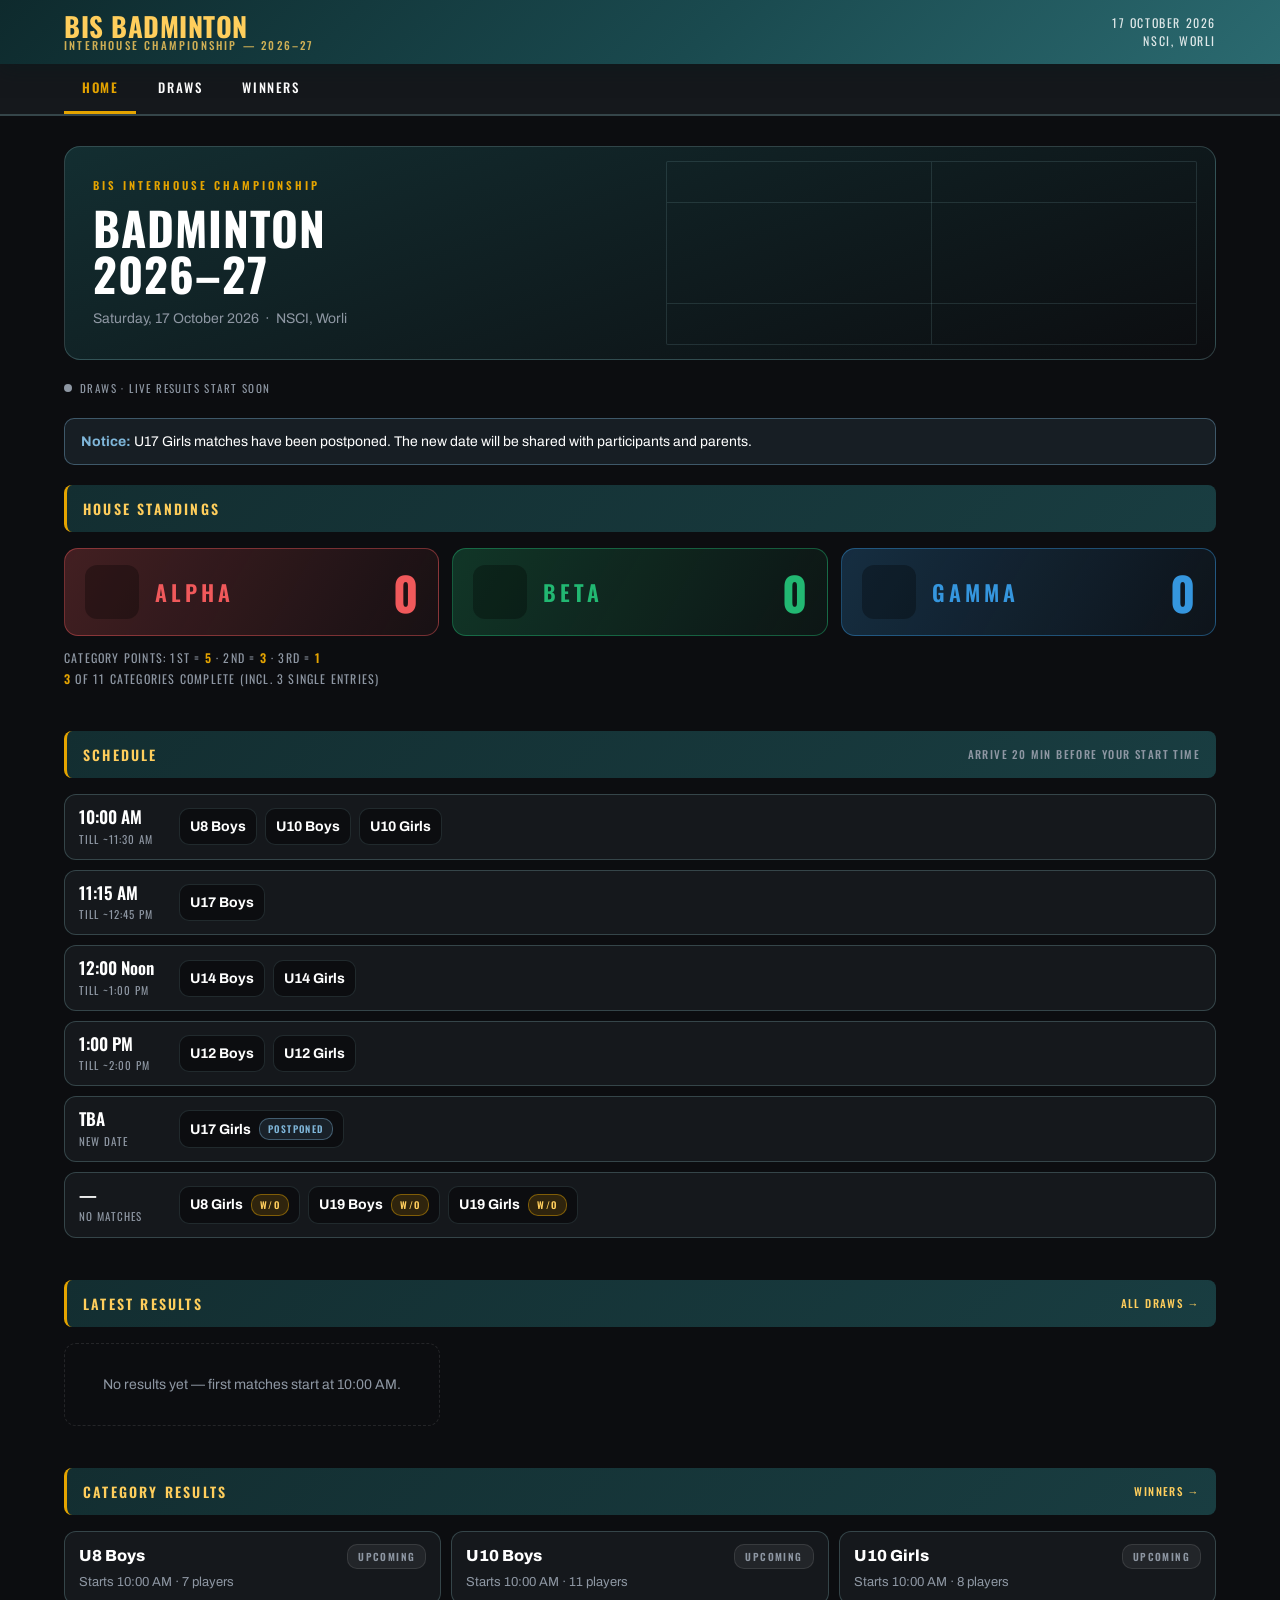
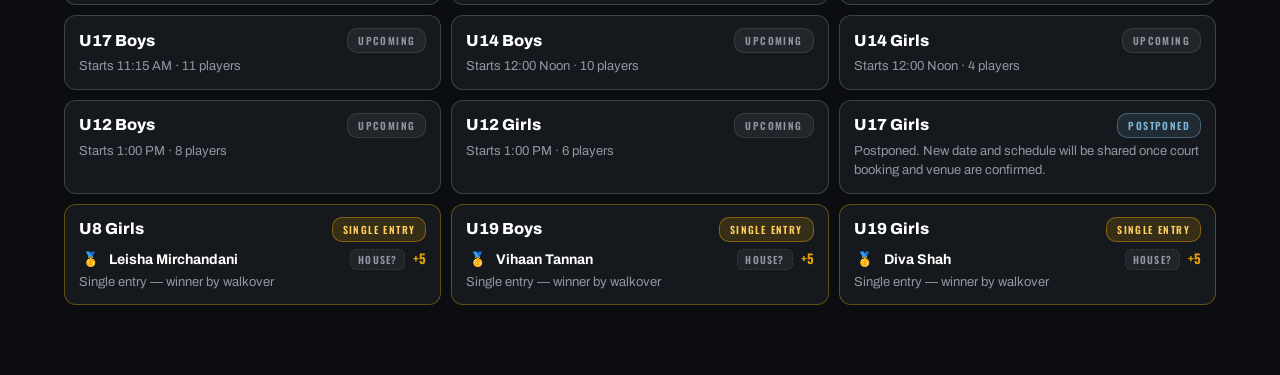
==== index.html @ a0869723 "Add files via upload" ====
<!DOCTYPE html>
<html lang="en">
<head>
<meta charset="UTF-8">
<meta name="viewport" content="width=device-width, initial-scale=1.0">
<title>BIS Interhouse Badminton 2026–27 — Home</title>
<meta name="description" content="Live results, draws and house standings for the BIS Interhouse Badminton Championship 2026–27.">
<link rel="icon" href="data:image/svg+xml,<svg xmlns='http://www.w3.org/2000/svg' viewBox='0 0 100 100'><text y='.9em' font-size='90'>🏸</text></svg>">
<link rel="stylesheet" href="styles.css">
<script src="config.js"></script>
</head>
<body>
<div id="nav-placeholder"></div>
<div class="page-wrap">

  <div id="warnings"></div>

  <div class="hero">
    <div class="hero-label">BIS Interhouse Championship</div>
    <div class="hero-title">Badminton<br>2026–27</div>
    <div class="hero-sub" id="hero-sub">Saturday, 17 October 2026 &nbsp;·&nbsp; NSCI, Worli</div>
  </div>

  <div class="refresh-bar"><span class="live-dot off" id="live-dot"></span><span id="stamp">Connecting…</span></div>

  <div id="notice"></div>

  <div class="section-head first">House Standings</div>
  <div class="scoreboard" id="scoreboard"></div>
  <div class="legend" id="legend"></div>

  <div class="section-head">Schedule <span class="aside">Arrive 20 min before your start time</span></div>
  <div class="sched" id="schedule"></div>

  <div class="section-head">Latest Results <a class="aside" href="draws.html">All draws →</a></div>
  <div class="match-list" id="latest"></div>

  <div class="section-head">Category Results <a class="aside" href="winners.html">Winners →</a></div>
  <div class="res-grid" id="cat-results"></div>

</div>

<script src="seed.js"></script>
<script src="engine.js"></script>
<script src="app.js"></script>
<script>
APP.analytics();
APP.mountNav(null);
var esc = APP.esc;

function render(res) {
  var model = BADM.build(res.data);
  var cfg = model.config;
  APP.mountNav(model);
  APP.stamp(res);
  document.getElementById('warnings').innerHTML = APP.warningsHTML(res, model);
  document.getElementById('hero-sub').innerHTML = esc(cfg.date) + (cfg.venue ? ' &nbsp;·&nbsp; ' + esc(cfg.venue) : '');
  document.getElementById('notice').innerHTML = cfg.notice ? '<div class="notice"><b>Notice:</b> ' + esc(cfg.notice) + '</div>' : '';

  // House standings
  document.getElementById('scoreboard').innerHTML = model.standings.map(function (s) {
    var medal = model.anyPoints ? APP.medal(s.pos) : '';
    var meta = [];
    if (s.gold || s.silver || s.bronze) meta.push('🥇 ' + s.gold + ' &nbsp; 🥈 ' + s.silver + ' &nbsp; 🥉 ' + s.bronze);
    if (model.anyPoints && s.tied) meta.push('Tied');
    return '<div class="score-card sc-' + s.house + (model.anyPoints && s.pos === 1 ? ' leader' : '') + '">' +
      '<div class="sc-medal' + (medal ? '' : ' blank') + '">' + medal + '</div>' +
      '<div class="sc-text"><div class="sc-name h-' + s.house + '">' + s.house + '</div>' +
      (meta.length ? '<div class="sc-meta">' + meta.join(' · ') + '</div>' : '') + '</div>' +
      '<div class="sc-pts h-' + s.house + '">' + s.pts + '</div></div>';
  }).join('');
  var singles = model.categories.filter(function (c) { return c.kind === 'single' && c.state === 'complete'; }).length;
  document.getElementById('legend').innerHTML =
    'Category points: 1st = <b>' + cfg.points[0] + '</b> · 2nd = <b>' + cfg.points[1] + '</b> · 3rd = <b>' + cfg.points[2] + '</b><br>' +
    '<b>' + model.completed + '</b> of ' + model.countable + ' categories complete' +
    (singles ? ' (incl. ' + singles + ' single entr' + (singles === 1 ? 'y' : 'ies') + ')' : '');

  // Schedule — sessions in the order of the Categories tab
  var sessions = [], bySession = {};
  model.categories.forEach(function (c) {
    if (!c.session || c.postponed || c.kind === 'single') return;
    if (!bySession[c.session]) { bySession[c.session] = { time: c.session, until: c.dispersal, cats: [] }; sessions.push(bySession[c.session]); }
    bySession[c.session].cats.push(c);
  });
  var rows = sessions.map(function (s) {
    return '<div class="sched-row"><div class="sched-time"><b>' + esc(s.time) + '</b>' +
      (s.until ? '<span>till ~' + esc(s.until) + '</span>' : '') + '</div>' +
      '<div class="sched-cats">' + s.cats.map(chip).join('') + '</div></div>';
  });
  var post = model.categories.filter(function (c) { return c.postponed; });
  if (post.length) rows.push('<div class="sched-row"><div class="sched-time"><b>TBA</b><span>new date</span></div><div class="sched-cats">' + post.map(chip).join('') + '</div></div>');
  var sing = model.categories.filter(function (c) { return c.kind === 'single' && !c.postponed; });
  if (sing.length) rows.push('<div class="sched-row"><div class="sched-time"><b>—</b><span>no matches</span></div><div class="sched-cats">' + sing.map(chip).join('') + '</div></div>');
  document.getElementById('schedule').innerHTML = rows.join('') || '<div class="empty">Schedule coming soon.</div>';

  // Latest results
  var latest = model.latest.slice(0, 6);
  document.getElementById('latest').innerHTML = latest.length
    ? latest.map(function (m) { return APP.matchCard(m, { showCat: true }); }).join('')
    : '<div class="empty">No results yet — first matches start at 10:00 AM.</div>';

  // Category results grid (schedule order)
  document.getElementById('cat-results').innerHTML = model.categories.map(function (c) {
    var body;
    if (c.podium.length && c.state === 'complete') {
      body = c.podium.map(function (p) {
        return '<div class="pod-line"><span class="md">' + APP.medal(p.pos) + '</span><span class="nm">' + APP.pname(p.player) + '</span>' +
          (p.player.house ? '' : APP.houseTag('')) + '<span class="pt">+' + p.pts + '</span></div>';
      }).join('');
      if (c.kind === 'single') body += '<div class="res-sub">Single entry — winner by walkover</div>';
    } else if (c.state === 'progress') {
      body = '<div class="res-sub">' + c.played + ' of ' + c.total + ' matches played</div>';
    } else if (c.state === 'postponed') {
      body = '<div class="res-sub">' + esc(c.note || 'Postponed — new date to be announced') + '</div>';
    } else if (c.state === 'single') {
      body = '<div class="res-sub">Single entry: ' + APP.pname(c.players[0]) + '</div>';
    } else {
      body = '<div class="res-sub">' + (c.session ? 'Starts ' + esc(c.session) : 'Upcoming') + ' · ' + c.players.length + ' players</div>';
    }
    return '<a class="res-item ' + c.state + '" href="draws.html#' + APP.catSlug(c.name) + '">' +
      '<div class="res-head"><span class="res-cat">' + esc(c.name) + '</span>' + APP.stateBadge(c) + '</div>' + body + '</a>';
  }).join('');
}

function chip(c) {
  var badge = c.state === 'progress' ? '<span class="status-badge st-progress">' + c.played + '/' + c.total + '</span>'
            : c.state === 'complete' ? '<span class="status-badge st-completed">' + (c.kind === 'single' ? 'W/O' : 'Done') + '</span>'
            : c.state === 'postponed' ? '<span class="status-badge st-postponed">Postponed</span>'
            : '';
  return '<a class="cat-chip" href="draws.html#' + APP.catSlug(c.name) + '">' + esc(c.name) + badge + '</a>';
}

APP.autoRefresh(render);
</script>
</body>
</html>
---- styles.css ----
@import url('https://fonts.googleapis.com/css2?family=Oswald:wght@400;500;600;700&family=Archivo:wght@400;500;600;700;800;900&display=swap');

/* Same system as the Football site; the green is swapped for a muted
   court-teal so no house colour dominates. */
:root {
  --gold: #E5A400;
  --gold-light: #FFCE5C;
  --gold-dark: #A87400;

  --court-dark: #0E2A2D;
  --court: #1A4A4F;
  --court-light: #2B6A70;

  /* House colours — identical across all BIS sites */
  --alpha: #F0595B;
  --beta:  #22B872;
  --gamma: #3596DE;

  --bg: #0C0D10;
  --surface: #15181C;
  --surface2: #1B1F24;
  --border: rgba(229,164,0,0.20);
  --border-soft: rgba(255,255,255,0.10);
  --border-court: rgba(126,172,175,0.30);
  --line-court: rgba(126,172,175,0.18);

  --text: #FFFFFF;
  --dim: #8E97A3;
  --white: #FFFFFF;
  --live: #F0595B;
  --info: #7FB6D9;
}

* { margin: 0; padding: 0; box-sizing: border-box; }
html { -webkit-text-size-adjust: 100%; }
body {
  font-family: 'Archivo', sans-serif;
  background: var(--bg);
  color: var(--text);
  min-height: 100vh;
  line-height: 1.5;
  -webkit-font-smoothing: antialiased;
  overflow-x: hidden;
}
a { color: inherit; }

/* ── HEADER ── */
.site-header {
  background: linear-gradient(135deg, var(--court-dark) 0%, var(--court) 55%, var(--court-light) 100%);
  position: sticky; top: 0; z-index: 100;
  box-shadow: 0 4px 20px rgba(8,26,28,0.5);
}
.header-inner {
  max-width: 1200px; margin: 0 auto; padding: 12px 24px;
  display: flex; align-items: center; gap: 20px;
}
.header-logo {
  font-family: 'Oswald', sans-serif;
  font-size: 27px; font-weight: 700; color: var(--gold-light);
  letter-spacing: 0.5px; line-height: 1.05; text-transform: uppercase; text-decoration: none;
}
.header-logo span {
  display: block; font-size: 11px; font-weight: 500; letter-spacing: 2.2px;
  text-transform: uppercase; color: rgba(255,206,92,0.8);
}
.header-date {
  font-family: 'Oswald', sans-serif; font-size: 12px; font-weight: 400;
  letter-spacing: 1.6px; text-transform: uppercase; color: rgba(255,255,255,0.85);
  margin-left: auto; text-align: right; line-height: 1.5;
}

/* ── NAV ── */
.site-nav { background: var(--surface); border-bottom: 2px solid var(--border-court); }
.nav-inner { max-width: 1200px; margin: 0 auto; padding: 0 24px; display: flex; gap: 4px; }
.nav-link {
  font-family: 'Oswald', sans-serif; font-size: 13px; font-weight: 500;
  letter-spacing: 1.6px; text-transform: uppercase; color: var(--white);
  text-decoration: none; padding: 14px 18px;
  border-bottom: 3px solid transparent; transition: all 0.2s; white-space: nowrap;
}
.nav-link:hover { color: var(--gold-light); border-bottom-color: rgba(229,164,0,0.45); }
.nav-link.active { color: var(--gold); font-weight: 600; border-bottom-color: var(--gold); }

/* ── PAGE ── */
.page-wrap { max-width: 1200px; margin: 0 auto; padding: 30px 24px 70px; }
.page-title {
  font-family: 'Oswald', sans-serif; font-size: 40px; font-weight: 700;
  color: var(--gold); letter-spacing: 0.5px; line-height: 1;
  text-transform: uppercase; margin-bottom: 18px;
}
.page-subtitle {
  font-size: 13px; color: var(--dim); letter-spacing: 1.2px;
  text-transform: uppercase; margin: -10px 0 22px;
}

.refresh-bar {
  display: flex; align-items: center; gap: 8px; margin: -6px 0 22px;
  font-family: 'Oswald', sans-serif; font-size: 11px; letter-spacing: 1.4px;
  text-transform: uppercase; color: var(--dim);
}
.live-dot { width: 8px; height: 8px; border-radius: 50%; background: var(--beta); flex-shrink: 0; animation: pulse 2s infinite; }
.live-dot.off { background: var(--dim); animation: none; }
.live-dot.err { background: var(--live); }
@keyframes pulse { 0%,100% { opacity: 1; } 50% { opacity: 0.35; } }

/* ── SECTION BAR ── */
.section-head {
  background: linear-gradient(135deg, #132E31, #193D41);
  border-left: 3px solid var(--gold);
  border-radius: 8px;
  font-family: 'Oswald', sans-serif;
  font-size: 14px; font-weight: 600; letter-spacing: 2.2px;
  text-transform: uppercase; color: var(--gold-light);
  padding: 13px 16px; margin: 42px 0 16px;
  display: flex; align-items: center; gap: 10px;
}
.section-head.first { margin-top: 0; }
.section-head .aside {
  margin-left: auto; font-size: 11px; font-weight: 500; letter-spacing: 1.4px; color: var(--dim);
}
.section-head a.aside { color: var(--gold-light); text-decoration: none; }

/* ── HOUSE COLOURS ── */
.h-Alpha { color: var(--alpha); }
.h-Beta  { color: var(--beta); }
.h-Gamma { color: var(--gamma); }
.h-none  { color: var(--white); }

.house-tag {
  font-family: 'Oswald', sans-serif; font-size: 10px; font-weight: 600;
  letter-spacing: 1.2px; text-transform: uppercase;
  padding: 2px 7px; border-radius: 6px; white-space: nowrap; flex-shrink: 0;
}
.ht-Alpha { background: rgba(240,89,91,0.16);  color: var(--alpha); border: 1px solid rgba(240,89,91,0.4); }
.ht-Beta  { background: rgba(34,184,114,0.16); color: var(--beta);  border: 1px solid rgba(34,184,114,0.4); }
.ht-Gamma { background: rgba(53,150,222,0.16); color: var(--gamma); border: 1px solid rgba(53,150,222,0.4); }
.ht-none  { background: rgba(255,255,255,0.05); color: var(--dim); border: 1px dashed var(--border-soft); }

/* ── STATUS BADGES ── */
.status-badge {
  font-family: 'Oswald', sans-serif; font-size: 10px; font-weight: 600;
  letter-spacing: 1.4px; text-transform: uppercase;
  padding: 4px 10px; border-radius: 10px; white-space: nowrap; flex-shrink: 0;
}
.st-completed { background: rgba(229,164,0,0.16);  color: var(--gold-light); border: 1px solid rgba(229,164,0,0.45); }
.st-progress  { background: rgba(240,89,91,0.14);  color: #FF8A8C; border: 1px solid rgba(240,89,91,0.42); }
.st-upcoming  { background: rgba(255,255,255,0.06); color: var(--dim);  border: 1px solid var(--border-soft); }
.st-postponed { background: rgba(127,182,217,0.12); color: var(--info); border: 1px solid rgba(127,182,217,0.4); }
.st-single    { background: rgba(255,255,255,0.06); color: var(--white); border: 1px solid var(--border-soft); }

/* ── CALLOUTS ── */
.notice {
  background: rgba(127,182,217,0.10); border: 1px solid rgba(127,182,217,0.38);
  border-radius: 10px; padding: 12px 16px; margin-bottom: 20px;
  font-size: 14px; color: var(--white);
}
.notice b { color: var(--info); }
.data-warning {
  background: rgba(240,89,91,0.10); border: 1px solid rgba(240,89,91,0.4);
  border-radius: 10px; padding: 12px 16px; margin-bottom: 18px;
  font-size: 13px; color: var(--white);
}
.data-warning strong { color: var(--live); }
.empty {
  text-align: center; padding: 30px 20px;
  color: var(--dim); font-size: 14px;
  border: 1px dashed var(--border-soft); border-radius: 12px;
}

/* ── HERO (with faint court lines) ── */
.hero {
  position: relative; overflow: hidden;
  background: linear-gradient(160deg, #132E31 0%, #0C0D10 100%);
  border: 1px solid var(--border-court);
  border-radius: 16px; padding: 30px 28px; margin-bottom: 26px;
}
.hero::before {
  content: ''; position: absolute; top: 14px; bottom: 14px; right: 18px; width: 46%;
  border: 1px solid var(--line-court); border-radius: 2px;
  background:
    linear-gradient(var(--line-court), var(--line-court)) 50% 0 / 1px 100% no-repeat,
    linear-gradient(90deg, var(--line-court), var(--line-court)) 0 22% / 100% 1px no-repeat,
    linear-gradient(90deg, var(--line-court), var(--line-court)) 0 78% / 100% 1px no-repeat;
  pointer-events: none;
}
.hero > * { position: relative; }
.hero-label {
  font-family: 'Oswald', sans-serif; font-size: 11px; font-weight: 600;
  letter-spacing: 3px; text-transform: uppercase; color: var(--gold); margin-bottom: 10px;
}
.hero-title {
  font-family: 'Oswald', sans-serif; font-size: 46px; font-weight: 700;
  color: var(--white); line-height: 1; letter-spacing: 1px;
  text-transform: uppercase; margin-bottom: 12px;
}
.hero-sub { color: var(--dim); font-size: 14px; }

/* ── SCOREBOARD ── */
.scoreboard { display: grid; gap: 13px; }
@media (min-width: 780px) { .scoreboard { grid-template-columns: repeat(3, 1fr); } }
.score-card {
  border-radius: 14px; padding: 16px 20px;
  display: flex; align-items: center; gap: 16px; position: relative;
}
.score-card.leader {
  border-color: var(--gold) !important;
  box-shadow: 0 0 0 1px rgba(229,164,0,0.4), 0 0 24px rgba(229,164,0,0.3);
}
.score-card.leader::before {
  content: ''; position: absolute; top: 0; left: 14px; right: 14px; height: 3px;
  background: linear-gradient(90deg, transparent, var(--gold), transparent);
  border-radius: 0 0 3px 3px;
}
.sc-Alpha { background: linear-gradient(120deg, rgba(240,89,91,0.24), rgba(240,89,91,0.05)); border: 1px solid rgba(240,89,91,0.42); }
.sc-Beta  { background: linear-gradient(120deg, rgba(34,184,114,0.24), rgba(34,184,114,0.05)); border: 1px solid rgba(34,184,114,0.42); }
.sc-Gamma { background: linear-gradient(120deg, rgba(53,150,222,0.24), rgba(53,150,222,0.05)); border: 1px solid rgba(53,150,222,0.42); }
.sc-medal {
  width: 54px; height: 54px; flex-shrink: 0; border-radius: 12px; background: rgba(0,0,0,0.3);
  display: flex; align-items: center; justify-content: center; font-size: 30px; line-height: 1;
}
.sc-medal.blank { font-size: 0; }
.sc-text { flex: 1; min-width: 0; }
.sc-name {
  font-family: 'Oswald', sans-serif; font-size: 22px; font-weight: 600;
  letter-spacing: 4px; text-transform: uppercase; line-height: 1.1;
}
.sc-meta {
  font-family: 'Oswald', sans-serif; font-size: 12px; font-weight: 400;
  letter-spacing: 1.2px; color: var(--dim); margin-top: 4px;
}
.sc-pts { font-family: 'Oswald', sans-serif; font-size: 46px; font-weight: 700; line-height: 1; flex-shrink: 0; }
.legend {
  font-family: 'Oswald', sans-serif; font-size: 12px; letter-spacing: 1.2px;
  text-transform: uppercase; color: var(--dim); margin-top: 12px; line-height: 1.7;
}
.legend b { color: var(--gold); font-weight: 600; }

/* ── SCHEDULE ── */
.sched { display: grid; gap: 10px; }
.sched-row {
  background: var(--surface); border: 1px solid var(--border-court); border-radius: 12px;
  padding: 12px 14px; display: flex; gap: 14px; align-items: center;
}
.sched-time { width: 86px; flex-shrink: 0; font-family: 'Oswald', sans-serif; line-height: 1.2; }
.sched-time b { display: block; font-size: 17px; font-weight: 600; color: var(--white); }
.sched-time span { font-size: 11px; letter-spacing: 1px; color: var(--dim); text-transform: uppercase; }
.sched-cats { display: flex; flex-wrap: wrap; gap: 8px; flex: 1; min-width: 0; }
.cat-chip {
  display: inline-flex; align-items: center; gap: 8px; text-decoration: none;
  background: var(--bg); border: 1px solid var(--line-court); border-radius: 10px;
  padding: 7px 10px; font-size: 14px; font-weight: 700; color: var(--white);
}
.cat-chip:hover { border-color: var(--gold); }
.cat-chip .status-badge { padding: 3px 8px; font-size: 9.5px; }

/* ── MATCH CARDS (results + draws) ── */
.match-list { display: grid; gap: 12px; }
@media (min-width: 780px) { .match-list { grid-template-columns: repeat(auto-fill, minmax(320px, 1fr)); } }
.mcard {
  background: var(--surface); border: 1px solid var(--border-court);
  border-radius: 12px; padding: 12px 14px;
}
.mcard.done { border-color: rgba(126,172,175,0.38); }
.mcard.waiting { opacity: 0.72; }
.mcard-meta {
  display: flex; align-items: center; gap: 8px; margin-bottom: 9px;
  font-family: 'Oswald', sans-serif; font-size: 11px; letter-spacing: 1.3px;
  text-transform: uppercase; color: var(--dim);
}
.mcard-meta .cat { color: var(--white); font-weight: 600; font-size: 12px; }
.mcard-meta .right { margin-left: auto; }
.prow {
  display: flex; align-items: center; gap: 8px;
  padding: 7px 9px; border-radius: 8px; min-height: 38px;
}
.prow + .prow { margin-top: 4px; }
.prow .nm { font-size: 15.5px; font-weight: 700; flex: 1; min-width: 0; overflow-wrap: anywhere; }
.prow .sc { font-family: 'Oswald', sans-serif; font-size: 20px; font-weight: 700; color: var(--dim); flex-shrink: 0; min-width: 24px; text-align: right; }
.prow.win { background: rgba(255,206,92,0.12); border: 1px solid rgba(255,206,92,0.45); }
.prow.win .sc { color: var(--gold); }
.prow.lose { opacity: 0.55; border: 1px solid transparent; }
.prow.idle { background: rgba(255,255,255,0.03); border: 1px solid rgba(255,255,255,0.05); }
.prow .tick { color: var(--gold); font-weight: 800; flex-shrink: 0; }
.prow .pend { font-style: italic; color: var(--dim); font-weight: 500; font-size: 14px; }
.wo-tag {
  font-family: 'Oswald', sans-serif; font-size: 10px; font-weight: 600; letter-spacing: 1.2px;
  color: var(--gold-light); border: 1px solid rgba(255,206,92,0.5); border-radius: 6px; padding: 1px 6px; flex-shrink: 0;
}
.mcard-foot { font-family: 'Oswald', sans-serif; font-size: 11px; letter-spacing: 1.2px; color: var(--dim); margin-top: 8px; }

/* ── CATEGORY RESULTS GRID (home) ── */
.res-grid { display: grid; gap: 10px; }
@media (min-width: 680px) { .res-grid { grid-template-columns: repeat(auto-fill, minmax(300px, 1fr)); } }
.res-item {
  background: var(--surface); border: 1px solid var(--border-court); border-radius: 12px;
  padding: 12px 14px; text-decoration: none; display: block;
}
.res-item:hover { border-color: rgba(229,164,0,0.5); }
.res-item.complete { border-color: rgba(229,164,0,0.38); }
.res-head { display: flex; align-items: center; gap: 8px; margin-bottom: 4px; }
.res-cat { font-size: 16px; font-weight: 800; flex: 1; }
.pod-line { display: flex; align-items: center; gap: 8px; font-size: 14px; font-weight: 700; padding: 3px 0; }
.pod-line .md { width: 22px; flex-shrink: 0; text-align: center; }
.pod-line .nm { flex: 1; min-width: 0; }
.pod-line .pt { font-family: 'Oswald', sans-serif; color: var(--gold); font-size: 13px; flex-shrink: 0; }
.res-sub { font-size: 13px; color: var(--dim); }

/* ── FILTER CHIPS ── */
.filter-bar { display: flex; gap: 7px; flex-wrap: wrap; margin-bottom: 22px; }
.filter-btn {
  font-family: 'Oswald', sans-serif; font-size: 12px; font-weight: 500;
  letter-spacing: 1.2px; text-transform: uppercase;
  padding: 7px 13px; border-radius: 16px;
  border: 1px solid var(--border-court); background: transparent;
  color: var(--dim); cursor: pointer; transition: all 0.2s;
  display: inline-flex; align-items: center; gap: 6px;
}
.filter-btn:hover { border-color: var(--gold); color: var(--gold-light); }
.filter-btn.active { background: var(--gold); color: #0C0D10; border-color: var(--gold); font-weight: 600; }
.filter-btn .dot { width: 7px; height: 7px; border-radius: 50%; }
.dot-progress { background: var(--live); }
.dot-complete { background: var(--gold-light); }
.filter-btn.active .dot-complete { background: #0C0D10; }

/* ── DRAW ── */
.cat-card {
  background: linear-gradient(135deg, #132E31, #172F33);
  border: 1px solid var(--border-court); border-left: 3px solid var(--gold);
  border-radius: 12px; padding: 14px 16px; margin-bottom: 18px;
}
.cat-card-top { display: flex; align-items: center; gap: 10px; flex-wrap: wrap; }
.cat-card-name { font-family: 'Oswald', sans-serif; font-size: 26px; font-weight: 700; text-transform: uppercase; letter-spacing: 1px; flex: 1; }
.cat-card-info { font-size: 13px; color: var(--dim); margin-top: 4px; }
.podium { display: grid; gap: 8px; margin-bottom: 20px; }
@media (min-width: 680px) { .podium { grid-template-columns: repeat(3, 1fr); } }
.pod {
  border-radius: 12px; padding: 12px 14px; display: flex; align-items: center; gap: 12px;
  background: var(--surface); border: 1px solid var(--border-court);
}
.pod.p1 { border-color: rgba(229,164,0,0.55); background: linear-gradient(120deg, rgba(229,164,0,0.16), rgba(229,164,0,0.03)); }
.pod .md { font-size: 28px; line-height: 1; }
.pod .who { flex: 1; min-width: 0; }
.pod .who .nm { font-size: 16px; font-weight: 800; display: block; overflow-wrap: anywhere; }
.pod .who .sub { font-family: 'Oswald', sans-serif; font-size: 11px; letter-spacing: 1.2px; color: var(--dim); text-transform: uppercase; }
.pod .pt { font-family: 'Oswald', sans-serif; font-size: 22px; font-weight: 700; color: var(--gold); }

.bracket { display: grid; gap: 22px; }
@media (min-width: 1000px) {
  .bracket { grid-auto-flow: column; grid-auto-columns: minmax(250px, 1fr); align-items: start; overflow-x: auto; }
}
.round-head {
  font-family: 'Oswald', sans-serif; font-size: 12px; font-weight: 600; letter-spacing: 2px;
  text-transform: uppercase; color: var(--gold-light); margin-bottom: 10px;
  display: flex; align-items: baseline; gap: 8px;
}
.round-head span { color: var(--dim); font-weight: 400; letter-spacing: 1.2px; font-size: 11px; }
.round-col .match-list { grid-template-columns: 1fr; }
@media (min-width: 640px) and (max-width: 999px) { .round-col .match-list { grid-template-columns: 1fr 1fr; } }

.roster { display: grid; grid-template-columns: repeat(3, 1fr); gap: 1px; background: var(--line-court); border: 1px solid var(--border-court); border-radius: 12px; overflow: hidden; }
.roster.four { grid-template-columns: repeat(4, 1fr); }
.roster-col { background: var(--bg); padding-bottom: 10px; }
.roster-head {
  font-family: 'Oswald', sans-serif; font-size: 13px; font-weight: 600;
  letter-spacing: 2px; text-transform: uppercase; text-align: center; padding: 10px 6px; margin-bottom: 6px;
}
.rh-Alpha { background: rgba(240,89,91,0.14); color: var(--alpha); }
.rh-Beta  { background: rgba(34,184,114,0.14); color: var(--beta); }
.rh-Gamma { background: rgba(53,150,222,0.14); color: var(--gamma); }
.rh-none  { background: rgba(255,255,255,0.05); color: var(--dim); }
.roster-p { font-size: 14px; font-weight: 600; padding: 5px 12px; line-height: 1.35; }
.roster-empty { font-family: 'Oswald', sans-serif; font-size: 11px; letter-spacing: 1.6px; text-transform: uppercase; color: var(--dim); text-align: center; padding: 12px 6px; }

/* ── POINTS TABLE ── */
.ptable-wrap { border: 1px solid var(--border-court); border-radius: 12px; overflow: hidden; }
table.ptable { width: 100%; border-collapse: collapse; }
.ptable thead tr { background: linear-gradient(90deg, var(--court-dark), var(--court-light)); }
.ptable th {
  font-family: 'Oswald', sans-serif; font-size: 11px; font-weight: 600; letter-spacing: 1.4px;
  text-transform: uppercase; color: var(--gold-light); padding: 10px 6px; text-align: center;
}
.ptable th:first-child, .ptable td:first-child { text-align: left; padding-left: 14px; }
.ptable td { padding: 10px 6px; text-align: center; font-size: 14px; border-top: 1px solid var(--line-court); }
.ptable td.num { font-family: 'Oswald', sans-serif; font-size: 16px; font-weight: 600; }
.ptable td.zero { color: var(--dim); }
.ptable tr.total td { font-family: 'Oswald', sans-serif; font-weight: 700; font-size: 18px; background: rgba(229,164,0,0.08); border-top: 1px solid rgba(229,164,0,0.4); }
.ptable tr.total td:first-child { color: var(--gold); font-size: 13px; letter-spacing: 1.6px; text-transform: uppercase; }

.foot-note { font-size: 12px; color: var(--dim); margin-top: 12px; line-height: 1.6; }

/* ── RESPONSIVE ── */
@media (max-width: 768px) {
  .page-title { font-size: 30px; }
  .page-wrap { padding: 20px 14px 50px; }
  .header-inner { padding: 10px 14px; }
  .header-logo { font-size: 21px; }
  .header-logo span { font-size: 9px; letter-spacing: 1.6px; }
  .header-date { display: none; }
  .nav-inner { padding: 0; gap: 0; }
  .nav-link { flex: 1; text-align: center; padding: 11px 2px; font-size: 13px; letter-spacing: 1px; }
  .hero { padding: 24px 18px; }
  .hero::before { width: 40%; opacity: 0.7; }
  .hero-title { font-size: 36px; }
  .section-head { font-size: 12px; letter-spacing: 1.6px; padding: 12px 13px; margin: 34px 0 14px; }
  .sc-pts { font-size: 40px; }
  .sched-row { padding: 11px 12px; gap: 10px; }
  .sched-time { width: 70px; }
  .sched-time b { font-size: 15px; }
  .cat-card-name { font-size: 22px; }
  .roster-head { font-size: 11px; letter-spacing: 1.2px; padding: 9px 3px; }
  .roster-p { font-size: 12.5px; padding: 4px 7px; }
}
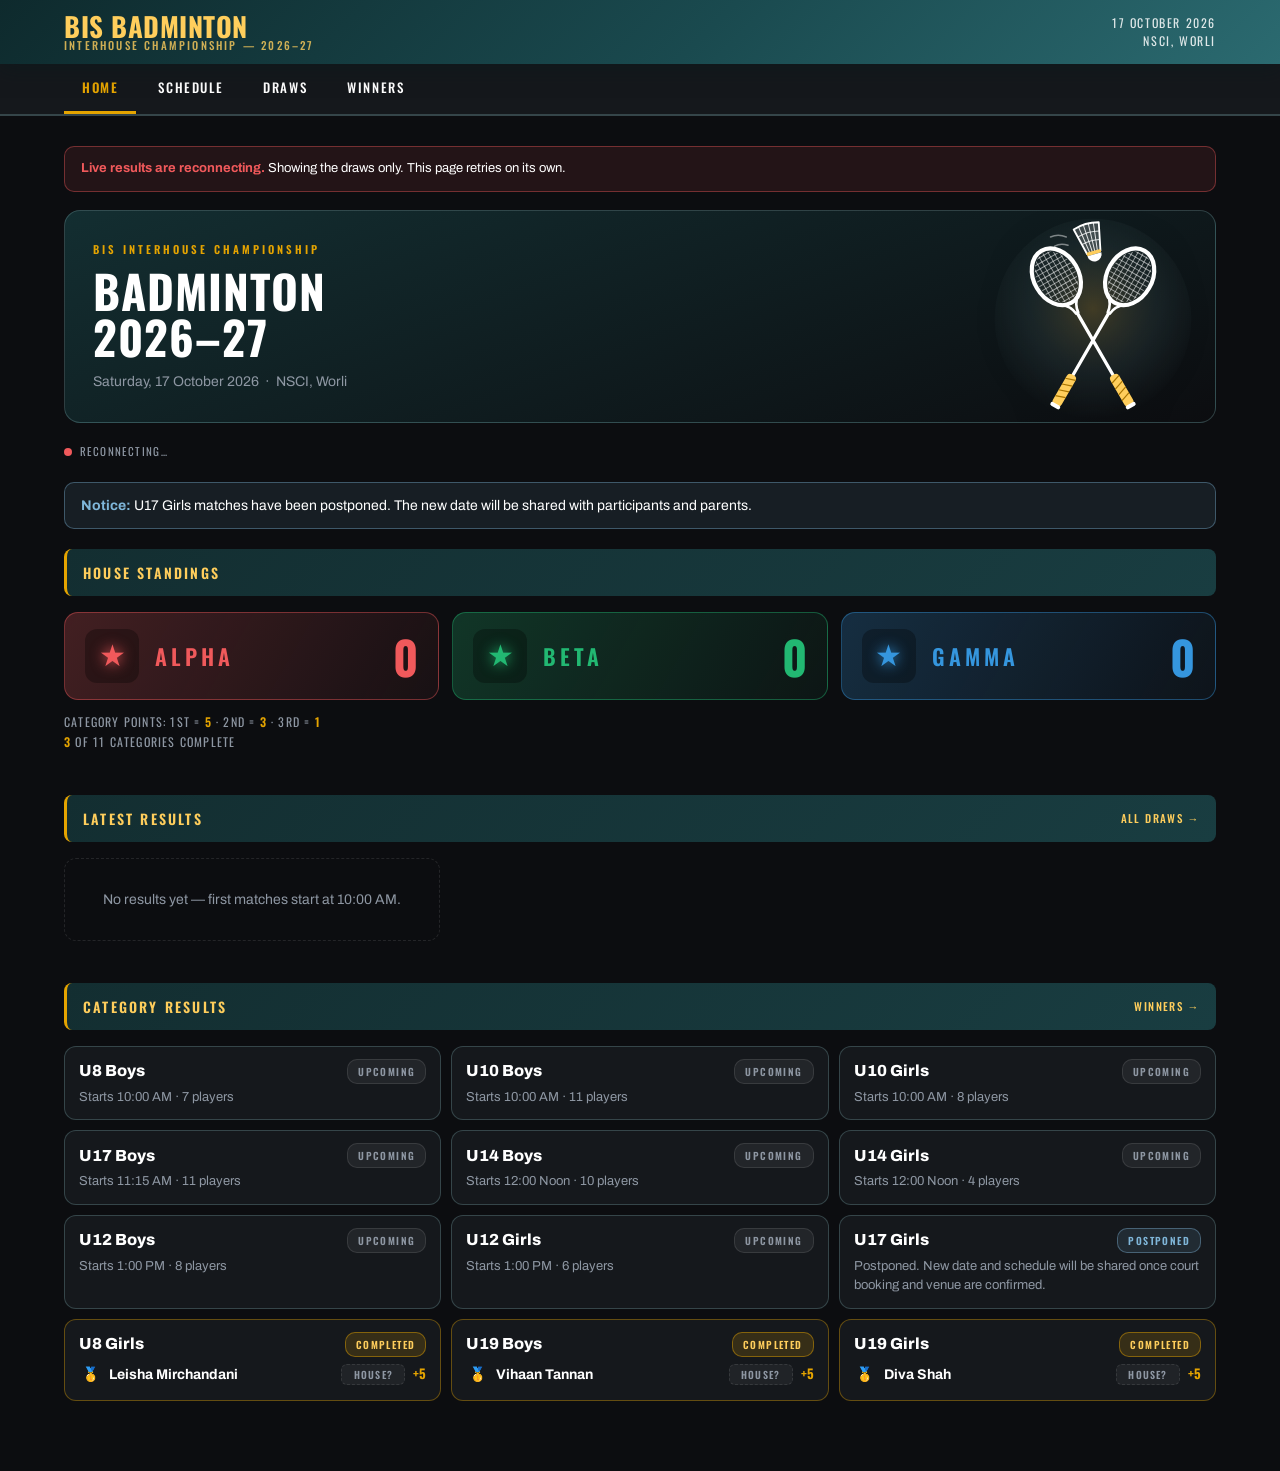
==== commit 9e2b6423: "Add files via upload" ====
--- a/index.html
+++ b/index.html
@@ -16,9 +16,44 @@
   <div id="warnings"></div>
 
   <div class="hero">
-    <div class="hero-label">BIS Interhouse Championship</div>
-    <div class="hero-title">Badminton<br>2026–27</div>
-    <div class="hero-sub" id="hero-sub">Saturday, 17 October 2026 &nbsp;·&nbsp; NSCI, Worli</div>
+    <svg class="hero-art" viewBox="0 0 240 252" xmlns="http://www.w3.org/2000/svg" aria-hidden="true">
+      <defs>
+        <clipPath id="rk-head"><ellipse cx="0" cy="-88" rx="23.5" ry="32.5"/></clipPath>
+        <radialGradient id="rk-glow" cx="50%" cy="45%" r="55%">
+          <stop offset="0" stop-color="#FFCE5C" stop-opacity="0.22"/>
+          <stop offset="0.6" stop-color="#7EACAF" stop-opacity="0.10"/>
+          <stop offset="1" stop-color="#7EACAF" stop-opacity="0"/>
+        </radialGradient>
+        <g id="rk">
+          <g clip-path="url(#rk-head)" stroke="#FFFFFF" stroke-opacity="0.55" stroke-width="1.1">
+            <path d="M-24 -121V-55M-18 -121V-55M-12 -121V-55M-6 -121V-55M0 -121V-55M6 -121V-55M12 -121V-55M18 -121V-55M24 -121V-55"/>
+            <path d="M-24 -118H24M-24 -112H24M-24 -106H24M-24 -100H24M-24 -94H24M-24 -88H24M-24 -82H24M-24 -76H24M-24 -70H24M-24 -64H24M-24 -58H24"/>
+          </g>
+          <ellipse cx="0" cy="-88" rx="27" ry="36" fill="none" stroke="#FFFFFF" stroke-width="5"/>
+          <path d="M-12 -57 Q-2 -48 -1.5 -38 M12 -57 Q2 -48 1.5 -38" fill="none" stroke="#FFFFFF" stroke-width="3.2" stroke-linecap="round"/>
+          <rect x="-2" y="-40" width="4" height="90" rx="2" fill="#FFFFFF"/>
+          <rect x="-6" y="48" width="12" height="42" rx="4.5" fill="#FFCE5C"/>
+          <path d="M-6 56 L6 52 M-6 64 L6 60 M-6 72 L6 68 M-6 80 L6 76" stroke="#A87400" stroke-width="1.4"/>
+          <rect x="-6.5" y="88" width="13" height="5" rx="2.5" fill="#FFFFFF"/>
+        </g>
+      </defs>
+      <ellipse cx="120" cy="128" rx="118" ry="120" fill="url(#rk-glow)"/>
+      <use href="#rk" transform="translate(120 154) rotate(-30)"/>
+      <use href="#rk" transform="translate(120 154) rotate(30)"/>
+      <g transform="translate(122 52) rotate(-16) scale(0.92)">
+        <path d="M-9 -4 L-17 -40 Q0 -45 17 -40 L9 -4 Z" fill="#FFFFFF" fill-opacity="0.18" stroke="#FFFFFF" stroke-width="2.4" stroke-linejoin="round"/>
+        <path d="M-5 -4 L-10 -41 M-1.6 -4 L-3.4 -43 M1.6 -4 L3.4 -43 M5 -4 L10 -41" stroke="#FFFFFF" stroke-width="1.3" stroke-opacity="0.85"/>
+        <path d="M-12 -18 Q0 -21 12 -18 M-14.5 -29 Q0 -33 14.5 -29" fill="none" stroke="#FFFFFF" stroke-width="1.3" stroke-opacity="0.8"/>
+        <rect x="-9.5" y="-6" width="19" height="4.5" rx="1.5" fill="#FFCE5C"/>
+        <path d="M-9.5 -1.5 A9.5 9.5 0 0 0 9.5 -1.5 Z" fill="#FFFFFF"/>
+      </g>
+      <path d="M88 30 q-10 -4 -19 0 M90 40 q-9 -3 -16 1" fill="none" stroke="#FFFFFF" stroke-opacity="0.45" stroke-width="1.8" stroke-linecap="round"/>
+    </svg>
+    <div class="hero-text">
+      <div class="hero-label">BIS Interhouse Championship</div>
+      <div class="hero-title">Badminton<br>2026–27</div>
+      <div class="hero-sub" id="hero-sub">Saturday, 17 October 2026 &nbsp;·&nbsp; NSCI, Worli</div>
+    </div>
   </div>
 
   <div class="refresh-bar"><span class="live-dot off" id="live-dot"></span><span id="stamp">Connecting…</span></div>
@@ -28,9 +63,6 @@
   <div class="section-head first">House Standings</div>
   <div class="scoreboard" id="scoreboard"></div>
   <div class="legend" id="legend"></div>
-
-  <div class="section-head">Schedule <span class="aside">Arrive 20 min before your start time</span></div>
-  <div class="sched" id="schedule"></div>
 
   <div class="section-head">Latest Results <a class="aside" href="draws.html">All draws →</a></div>
   <div class="match-list" id="latest"></div>
@@ -52,82 +84,35 @@
   var model = BADM.build(res.data);
   var cfg = model.config;
   APP.mountNav(model);
-  APP.stamp(res);
+  APP.stamp(res, model);
   document.getElementById('warnings').innerHTML = APP.warningsHTML(res, model);
   document.getElementById('hero-sub').innerHTML = esc(cfg.date) + (cfg.venue ? ' &nbsp;·&nbsp; ' + esc(cfg.venue) : '');
   document.getElementById('notice').innerHTML = cfg.notice ? '<div class="notice"><b>Notice:</b> ' + esc(cfg.notice) + '</div>' : '';
 
-  // House standings
+  // House standings — medal once points exist, otherwise a star in the house colour
   document.getElementById('scoreboard').innerHTML = model.standings.map(function (s) {
-    var medal = model.anyPoints ? APP.medal(s.pos) : '';
+    var badge = model.anyPoints ? APP.medal(s.pos) : '<span class="h-' + s.house + '">★</span>';
     var meta = [];
     if (s.gold || s.silver || s.bronze) meta.push('🥇 ' + s.gold + ' &nbsp; 🥈 ' + s.silver + ' &nbsp; 🥉 ' + s.bronze);
     if (model.anyPoints && s.tied) meta.push('Tied');
     return '<div class="score-card sc-' + s.house + (model.anyPoints && s.pos === 1 ? ' leader' : '') + '">' +
-      '<div class="sc-medal' + (medal ? '' : ' blank') + '">' + medal + '</div>' +
+      '<div class="sc-medal">' + badge + '</div>' +
       '<div class="sc-text"><div class="sc-name h-' + s.house + '">' + s.house + '</div>' +
       (meta.length ? '<div class="sc-meta">' + meta.join(' · ') + '</div>' : '') + '</div>' +
       '<div class="sc-pts h-' + s.house + '">' + s.pts + '</div></div>';
   }).join('');
-  var singles = model.categories.filter(function (c) { return c.kind === 'single' && c.state === 'complete'; }).length;
   document.getElementById('legend').innerHTML =
     'Category points: 1st = <b>' + cfg.points[0] + '</b> · 2nd = <b>' + cfg.points[1] + '</b> · 3rd = <b>' + cfg.points[2] + '</b><br>' +
-    '<b>' + model.completed + '</b> of ' + model.countable + ' categories complete' +
-    (singles ? ' (incl. ' + singles + ' single entr' + (singles === 1 ? 'y' : 'ies') + ')' : '');
-
-  // Schedule — sessions in the order of the Categories tab
-  var sessions = [], bySession = {};
-  model.categories.forEach(function (c) {
-    if (!c.session || c.postponed || c.kind === 'single') return;
-    if (!bySession[c.session]) { bySession[c.session] = { time: c.session, until: c.dispersal, cats: [] }; sessions.push(bySession[c.session]); }
-    bySession[c.session].cats.push(c);
-  });
-  var rows = sessions.map(function (s) {
-    return '<div class="sched-row"><div class="sched-time"><b>' + esc(s.time) + '</b>' +
-      (s.until ? '<span>till ~' + esc(s.until) + '</span>' : '') + '</div>' +
-      '<div class="sched-cats">' + s.cats.map(chip).join('') + '</div></div>';
-  });
-  var post = model.categories.filter(function (c) { return c.postponed; });
-  if (post.length) rows.push('<div class="sched-row"><div class="sched-time"><b>TBA</b><span>new date</span></div><div class="sched-cats">' + post.map(chip).join('') + '</div></div>');
-  var sing = model.categories.filter(function (c) { return c.kind === 'single' && !c.postponed; });
-  if (sing.length) rows.push('<div class="sched-row"><div class="sched-time"><b>—</b><span>no matches</span></div><div class="sched-cats">' + sing.map(chip).join('') + '</div></div>');
-  document.getElementById('schedule').innerHTML = rows.join('') || '<div class="empty">Schedule coming soon.</div>';
+    '<b>' + model.completed + '</b> of ' + model.countable + ' categories complete';
 
   // Latest results
-  var latest = model.latest.slice(0, 6);
+  var latest = model.latest.slice(0, 3);
   document.getElementById('latest').innerHTML = latest.length
     ? latest.map(function (m) { return APP.matchCard(m, { showCat: true }); }).join('')
     : '<div class="empty">No results yet — first matches start at 10:00 AM.</div>';
 
-  // Category results grid (schedule order)
-  document.getElementById('cat-results').innerHTML = model.categories.map(function (c) {
-    var body;
-    if (c.podium.length && c.state === 'complete') {
-      body = c.podium.map(function (p) {
-        return '<div class="pod-line"><span class="md">' + APP.medal(p.pos) + '</span><span class="nm">' + APP.pname(p.player) + '</span>' +
-          (p.player.house ? '' : APP.houseTag('')) + '<span class="pt">+' + p.pts + '</span></div>';
-      }).join('');
-      if (c.kind === 'single') body += '<div class="res-sub">Single entry — winner by walkover</div>';
-    } else if (c.state === 'progress') {
-      body = '<div class="res-sub">' + c.played + ' of ' + c.total + ' matches played</div>';
-    } else if (c.state === 'postponed') {
-      body = '<div class="res-sub">' + esc(c.note || 'Postponed — new date to be announced') + '</div>';
-    } else if (c.state === 'single') {
-      body = '<div class="res-sub">Single entry: ' + APP.pname(c.players[0]) + '</div>';
-    } else {
-      body = '<div class="res-sub">' + (c.session ? 'Starts ' + esc(c.session) : 'Upcoming') + ' · ' + c.players.length + ' players</div>';
-    }
-    return '<a class="res-item ' + c.state + '" href="draws.html#' + APP.catSlug(c.name) + '">' +
-      '<div class="res-head"><span class="res-cat">' + esc(c.name) + '</span>' + APP.stateBadge(c) + '</div>' + body + '</a>';
-  }).join('');
-}
-
-function chip(c) {
-  var badge = c.state === 'progress' ? '<span class="status-badge st-progress">' + c.played + '/' + c.total + '</span>'
-            : c.state === 'complete' ? '<span class="status-badge st-completed">' + (c.kind === 'single' ? 'W/O' : 'Done') + '</span>'
-            : c.state === 'postponed' ? '<span class="status-badge st-postponed">Postponed</span>'
-            : '';
-  return '<a class="cat-chip" href="draws.html#' + APP.catSlug(c.name) + '">' + esc(c.name) + badge + '</a>';
+  // Category results (schedule order)
+  document.getElementById('cat-results').innerHTML = model.categories.map(function (c) { return APP.catTile(c, false); }).join('');
 }
 
 APP.autoRefresh(render);
--- a/styles.css
+++ b/styles.css
@@ -129,7 +129,8 @@
 .house-tag {
   font-family: 'Oswald', sans-serif; font-size: 10px; font-weight: 600;
   letter-spacing: 1.2px; text-transform: uppercase;
-  padding: 2px 7px; border-radius: 6px; white-space: nowrap; flex-shrink: 0;
+  display: inline-block; width: 64px; text-align: center; box-sizing: border-box;
+  padding: 2px 0; border-radius: 6px; white-space: nowrap; flex-shrink: 0;
 }
 .ht-Alpha { background: rgba(240,89,91,0.16);  color: var(--alpha); border: 1px solid rgba(240,89,91,0.4); }
 .ht-Beta  { background: rgba(34,184,114,0.16); color: var(--beta);  border: 1px solid rgba(34,184,114,0.4); }
@@ -174,16 +175,12 @@
   border: 1px solid var(--border-court);
   border-radius: 16px; padding: 30px 28px; margin-bottom: 26px;
 }
-.hero::before {
-  content: ''; position: absolute; top: 14px; bottom: 14px; right: 18px; width: 46%;
-  border: 1px solid var(--line-court); border-radius: 2px;
-  background:
-    linear-gradient(var(--line-court), var(--line-court)) 50% 0 / 1px 100% no-repeat,
-    linear-gradient(90deg, var(--line-court), var(--line-court)) 0 22% / 100% 1px no-repeat,
-    linear-gradient(90deg, var(--line-court), var(--line-court)) 0 78% / 100% 1px no-repeat;
-  pointer-events: none;
-}
-.hero > * { position: relative; }
+.hero-art {
+  position: absolute; right: 22px; top: 50%; transform: translateY(-50%);
+  width: 200px; height: auto; pointer-events: none;
+  filter: drop-shadow(0 6px 18px rgba(0,0,0,0.35));
+}
+.hero-text { position: relative; padding-right: 200px; }
 .hero-label {
   font-family: 'Oswald', sans-serif; font-size: 11px; font-weight: 600;
   letter-spacing: 3px; text-transform: uppercase; color: var(--gold); margin-bottom: 10px;
@@ -218,7 +215,7 @@
   width: 54px; height: 54px; flex-shrink: 0; border-radius: 12px; background: rgba(0,0,0,0.3);
   display: flex; align-items: center; justify-content: center; font-size: 30px; line-height: 1;
 }
-.sc-medal.blank { font-size: 0; }
+.sc-medal .h-Alpha, .sc-medal .h-Beta, .sc-medal .h-Gamma { font-size: 30px; text-shadow: 0 0 14px currentColor; }
 .sc-text { flex: 1; min-width: 0; }
 .sc-name {
   font-family: 'Oswald', sans-serif; font-size: 22px; font-weight: 600;
@@ -399,8 +396,10 @@
   .nav-inner { padding: 0; gap: 0; }
   .nav-link { flex: 1; text-align: center; padding: 11px 2px; font-size: 13px; letter-spacing: 1px; }
   .hero { padding: 24px 18px; }
-  .hero::before { width: 40%; opacity: 0.7; }
-  .hero-title { font-size: 36px; }
+  .hero-art { width: 112px; right: 8px; }
+  .hero-text { padding-right: 112px; }
+  .hero-label { letter-spacing: 2px; }
+  .hero-title { font-size: 34px; }
   .section-head { font-size: 12px; letter-spacing: 1.6px; padding: 12px 13px; margin: 34px 0 14px; }
   .sc-pts { font-size: 40px; }
   .sched-row { padding: 11px 12px; gap: 10px; }
@@ -410,3 +409,26 @@
   .roster-head { font-size: 11px; letter-spacing: 1.2px; padding: 9px 3px; }
   .roster-p { font-size: 12.5px; padding: 4px 7px; }
 }
+
+/* ── SCHEDULE PAGE ── */
+.sess { background: var(--surface); border: 1px solid var(--border-court); border-radius: 14px; margin-bottom: 14px; overflow: hidden; }
+.sess.now { border-color: rgba(240,89,91,0.5); }
+.sess.done { border-color: rgba(229,164,0,0.4); }
+.sess-head { display: flex; align-items: baseline; gap: 10px; padding: 12px 14px; background: linear-gradient(135deg, #132E31, #183B3F); }
+.sess-time { font-family: 'Oswald', sans-serif; font-size: 22px; font-weight: 600; }
+.sess-until { font-family: 'Oswald', sans-serif; font-size: 12px; letter-spacing: 1.2px; text-transform: uppercase; color: var(--dim); }
+.sess-head .status-badge { margin-left: auto; align-self: center; }
+.sess-row { display: block; text-decoration: none; padding: 12px 14px; border-top: 1px solid var(--line-court); }
+.sess-row:hover { background: rgba(255,255,255,0.02); }
+.sess-row-top { display: flex; align-items: center; gap: 8px; margin-bottom: 8px; }
+.sess-cat { font-size: 16px; font-weight: 800; flex: 1; }
+.bar { height: 7px; border-radius: 4px; background: rgba(255,255,255,0.08); overflow: hidden; }
+.bar i { display: block; height: 100%; border-radius: 4px; background: linear-gradient(90deg, var(--gold-dark), var(--gold)); }
+.sess-meta { display: flex; justify-content: space-between; gap: 10px; margin-top: 6px; font-size: 12.5px; color: var(--dim); }
+.sess-meta b { color: var(--white); font-weight: 600; }
+.sess-next { color: #FF8A8C; }
+@media (max-width: 380px) {
+  .hero-art { width: 96px; right: 6px; }
+  .hero-text { padding-right: 96px; }
+  .hero-title { font-size: 30px; }
+}
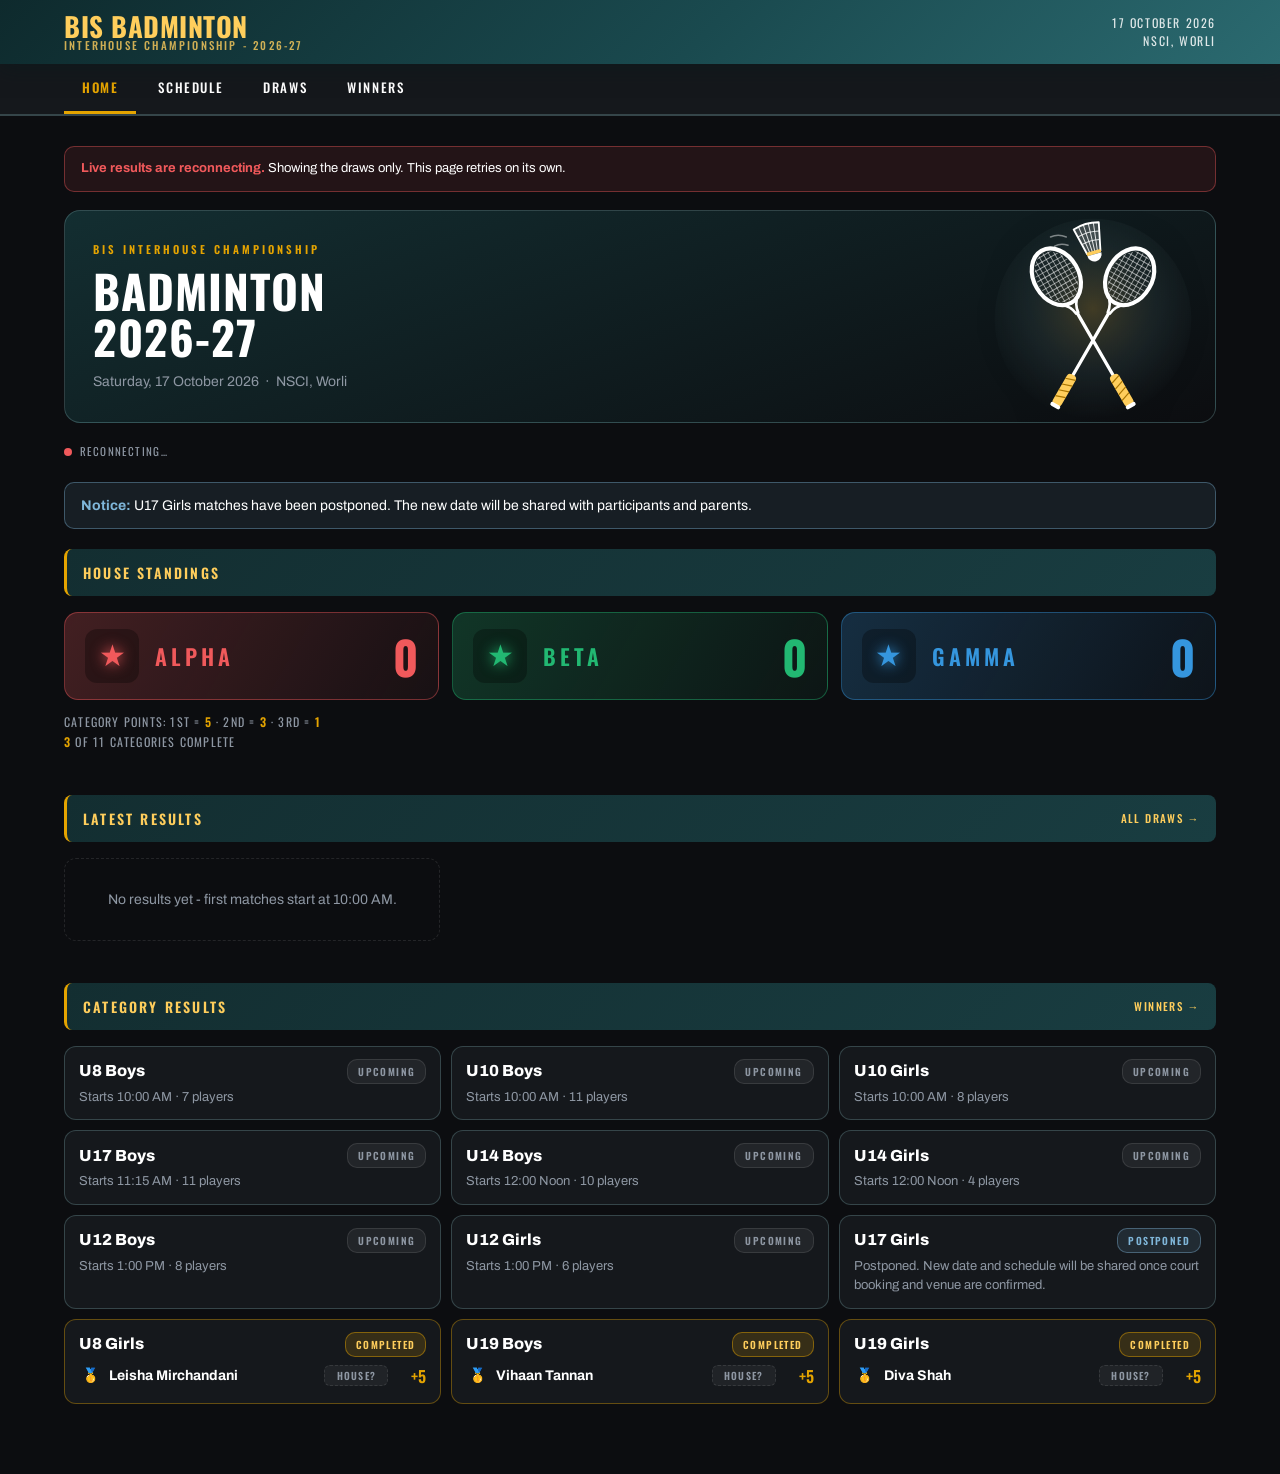
==== commit 23248c6c: "Add files via upload" ====
--- a/index.html
+++ b/index.html
@@ -3,8 +3,8 @@
 <head>
 <meta charset="UTF-8">
 <meta name="viewport" content="width=device-width, initial-scale=1.0">
-<title>BIS Interhouse Badminton 2026–27 — Home</title>
-<meta name="description" content="Live results, draws and house standings for the BIS Interhouse Badminton Championship 2026–27.">
+<title>BIS Interhouse Badminton 2026-27 - Home</title>
+<meta name="description" content="Live results, draws and house standings for the BIS Interhouse Badminton Championship 2026-27.">
 <link rel="icon" href="data:image/svg+xml,<svg xmlns='http://www.w3.org/2000/svg' viewBox='0 0 100 100'><text y='.9em' font-size='90'>🏸</text></svg>">
 <link rel="stylesheet" href="styles.css">
 <script src="config.js"></script>
@@ -51,7 +51,7 @@
     </svg>
     <div class="hero-text">
       <div class="hero-label">BIS Interhouse Championship</div>
-      <div class="hero-title">Badminton<br>2026–27</div>
+      <div class="hero-title">Badminton<br>2026-27</div>
       <div class="hero-sub" id="hero-sub">Saturday, 17 October 2026 &nbsp;·&nbsp; NSCI, Worli</div>
     </div>
   </div>
@@ -89,7 +89,7 @@
   document.getElementById('hero-sub').innerHTML = esc(cfg.date) + (cfg.venue ? ' &nbsp;·&nbsp; ' + esc(cfg.venue) : '');
   document.getElementById('notice').innerHTML = cfg.notice ? '<div class="notice"><b>Notice:</b> ' + esc(cfg.notice) + '</div>' : '';
 
-  // House standings — medal once points exist, otherwise a star in the house colour
+  // House standings - medal once points exist, otherwise a star in the house colour
   document.getElementById('scoreboard').innerHTML = model.standings.map(function (s) {
     var badge = model.anyPoints ? APP.medal(s.pos) : '<span class="h-' + s.house + '">★</span>';
     var meta = [];
@@ -109,7 +109,7 @@
   var latest = model.latest.slice(0, 3);
   document.getElementById('latest').innerHTML = latest.length
     ? latest.map(function (m) { return APP.matchCard(m, { showCat: true }); }).join('')
-    : '<div class="empty">No results yet — first matches start at 10:00 AM.</div>';
+    : '<div class="empty">No results yet - first matches start at 10:00 AM.</div>';
 
   // Category results (schedule order)
   document.getElementById('cat-results').innerHTML = model.categories.map(function (c) { return APP.catTile(c, false); }).join('');
--- a/styles.css
+++ b/styles.css
@@ -275,7 +275,9 @@
 .prow .sc { font-family: 'Oswald', sans-serif; font-size: 20px; font-weight: 700; color: var(--dim); flex-shrink: 0; min-width: 24px; text-align: right; }
 .prow.win { background: rgba(255,206,92,0.12); border: 1px solid rgba(255,206,92,0.45); }
 .prow.win .sc { color: var(--gold); }
-.prow.lose { opacity: 0.55; border: 1px solid transparent; }
+.prow.lose { border: 1px solid transparent; }
+.prow.lose .nm, .prow.lose .sc { opacity: 0.55; }
+.wo-tag.ret-tag { color: #FF8A8C; border-color: rgba(240,89,91,0.55); }
 .prow.idle { background: rgba(255,255,255,0.03); border: 1px solid rgba(255,255,255,0.05); }
 .prow .tick { color: var(--gold); font-weight: 800; flex-shrink: 0; }
 .prow .pend { font-style: italic; color: var(--dim); font-weight: 500; font-size: 14px; }
@@ -299,7 +301,7 @@
 .pod-line { display: flex; align-items: center; gap: 8px; font-size: 14px; font-weight: 700; padding: 3px 0; }
 .pod-line .md { width: 22px; flex-shrink: 0; text-align: center; }
 .pod-line .nm { flex: 1; min-width: 0; }
-.pod-line .pt { font-family: 'Oswald', sans-serif; color: var(--gold); font-size: 13px; flex-shrink: 0; }
+.pod-line .pt { font-family: 'Oswald', sans-serif; font-weight: 600; color: var(--gold); font-size: 16px; flex-shrink: 0; min-width: 30px; text-align: right; }
 .res-sub { font-size: 13px; color: var(--dim); }
 
 /* ── FILTER CHIPS ── */
